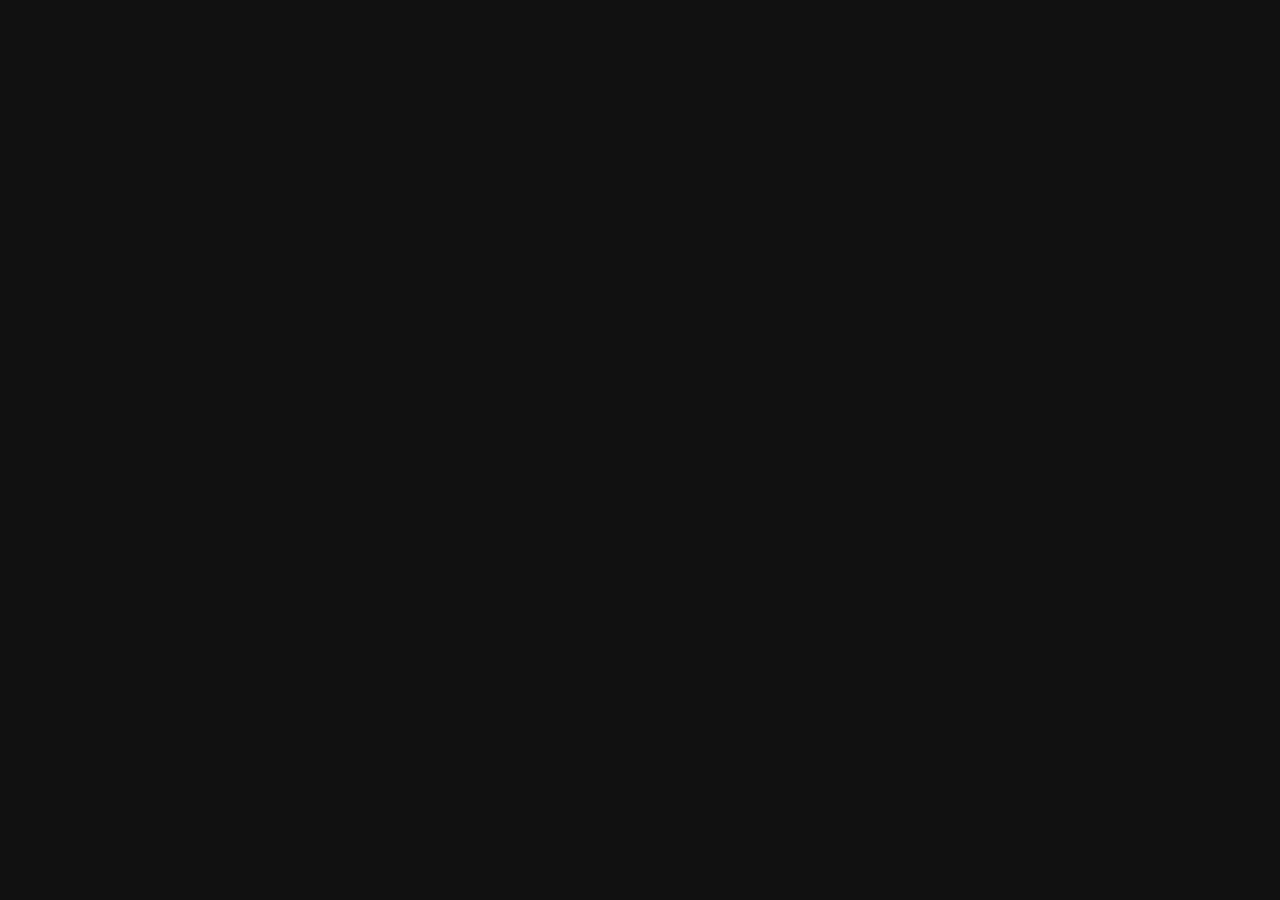
==== tests/tests.html @ 227e50cd "test: add browser test harness Co-Authored-By: Claude Opus 4.8 <noreply@anthropic.com>" ====
<!DOCTYPE html>
<html lang="cs"><head><meta charset="UTF-8"><title>Lokáč – testy</title>
<style>body{font-family:monospace;padding:20px;background:#111;color:#ddd} h3{color:#f4b836}</style>
</head><body><div id="out"></div>
<script type="module">
  import { run } from './harness.js';
  import './test-data.js';
  import './test-store.js';
  import './test-stats.js';
  import './test-achievements.js';
  import './test-filters.js';
  run(document.getElementById('out'));
</script>
</body></html>
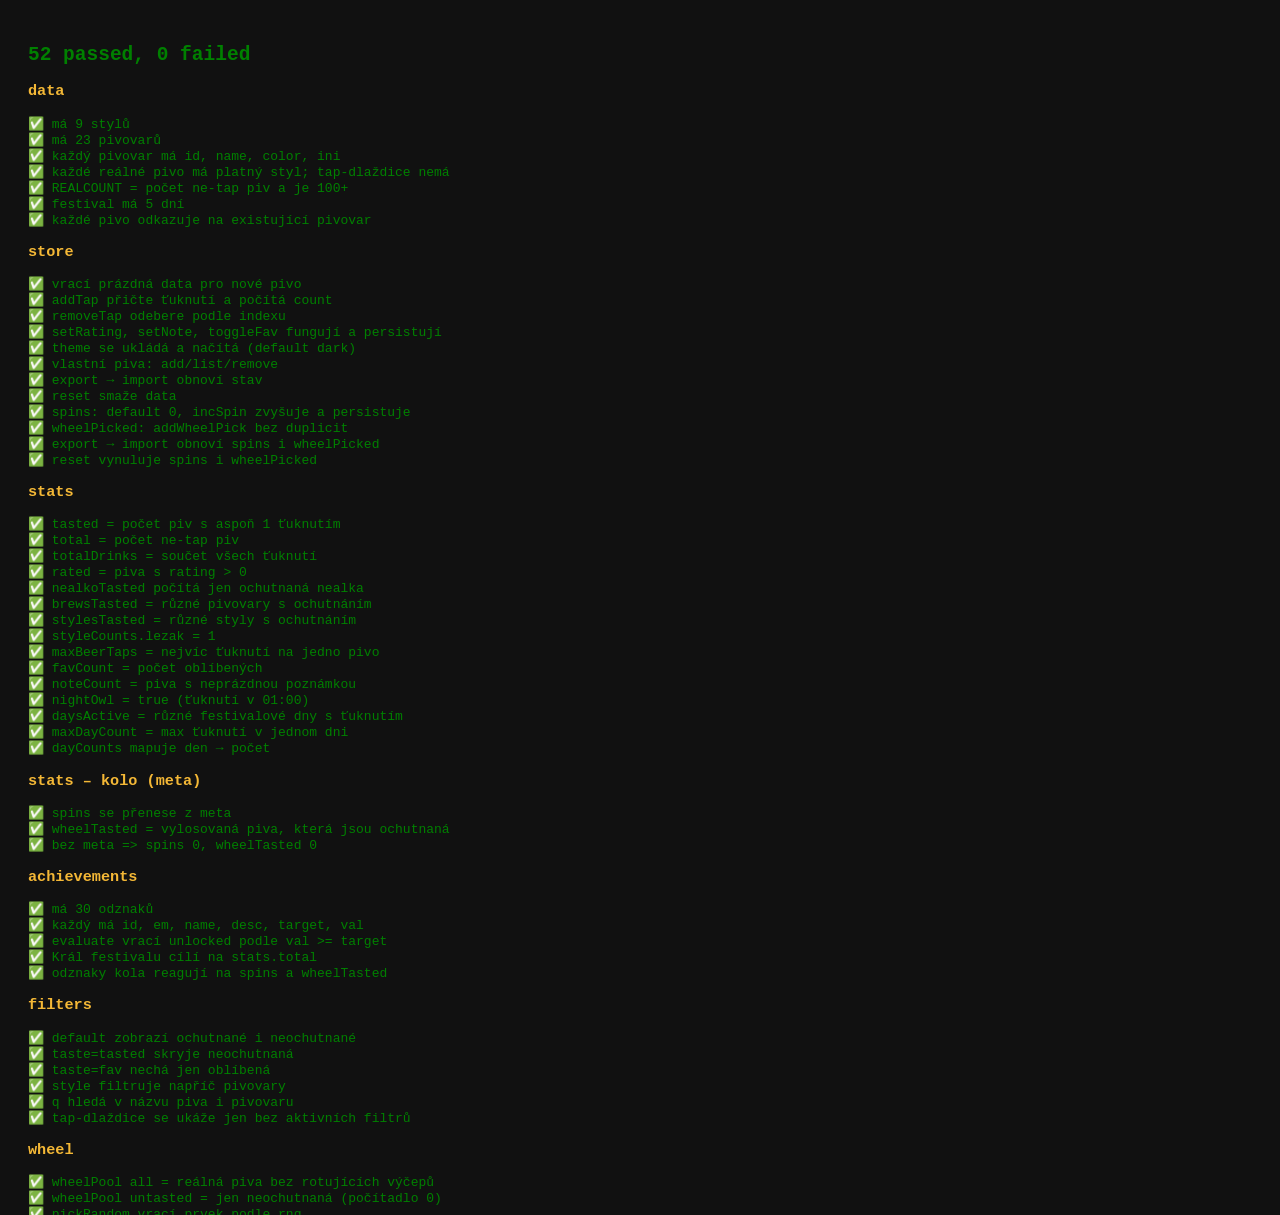
==== commit ad97961a: "feat: add wheel-of-fortune logic, store, stats and achievements - js/wheel.js: wheelPool + pickRando" ====
--- a/tests/tests.html
+++ b/tests/tests.html
@@ -9,6 +9,7 @@
   import './test-stats.js';
   import './test-achievements.js';
   import './test-filters.js';
+  import './test-wheel.js';
   run(document.getElementById('out'));
 </script>
 </body></html>
